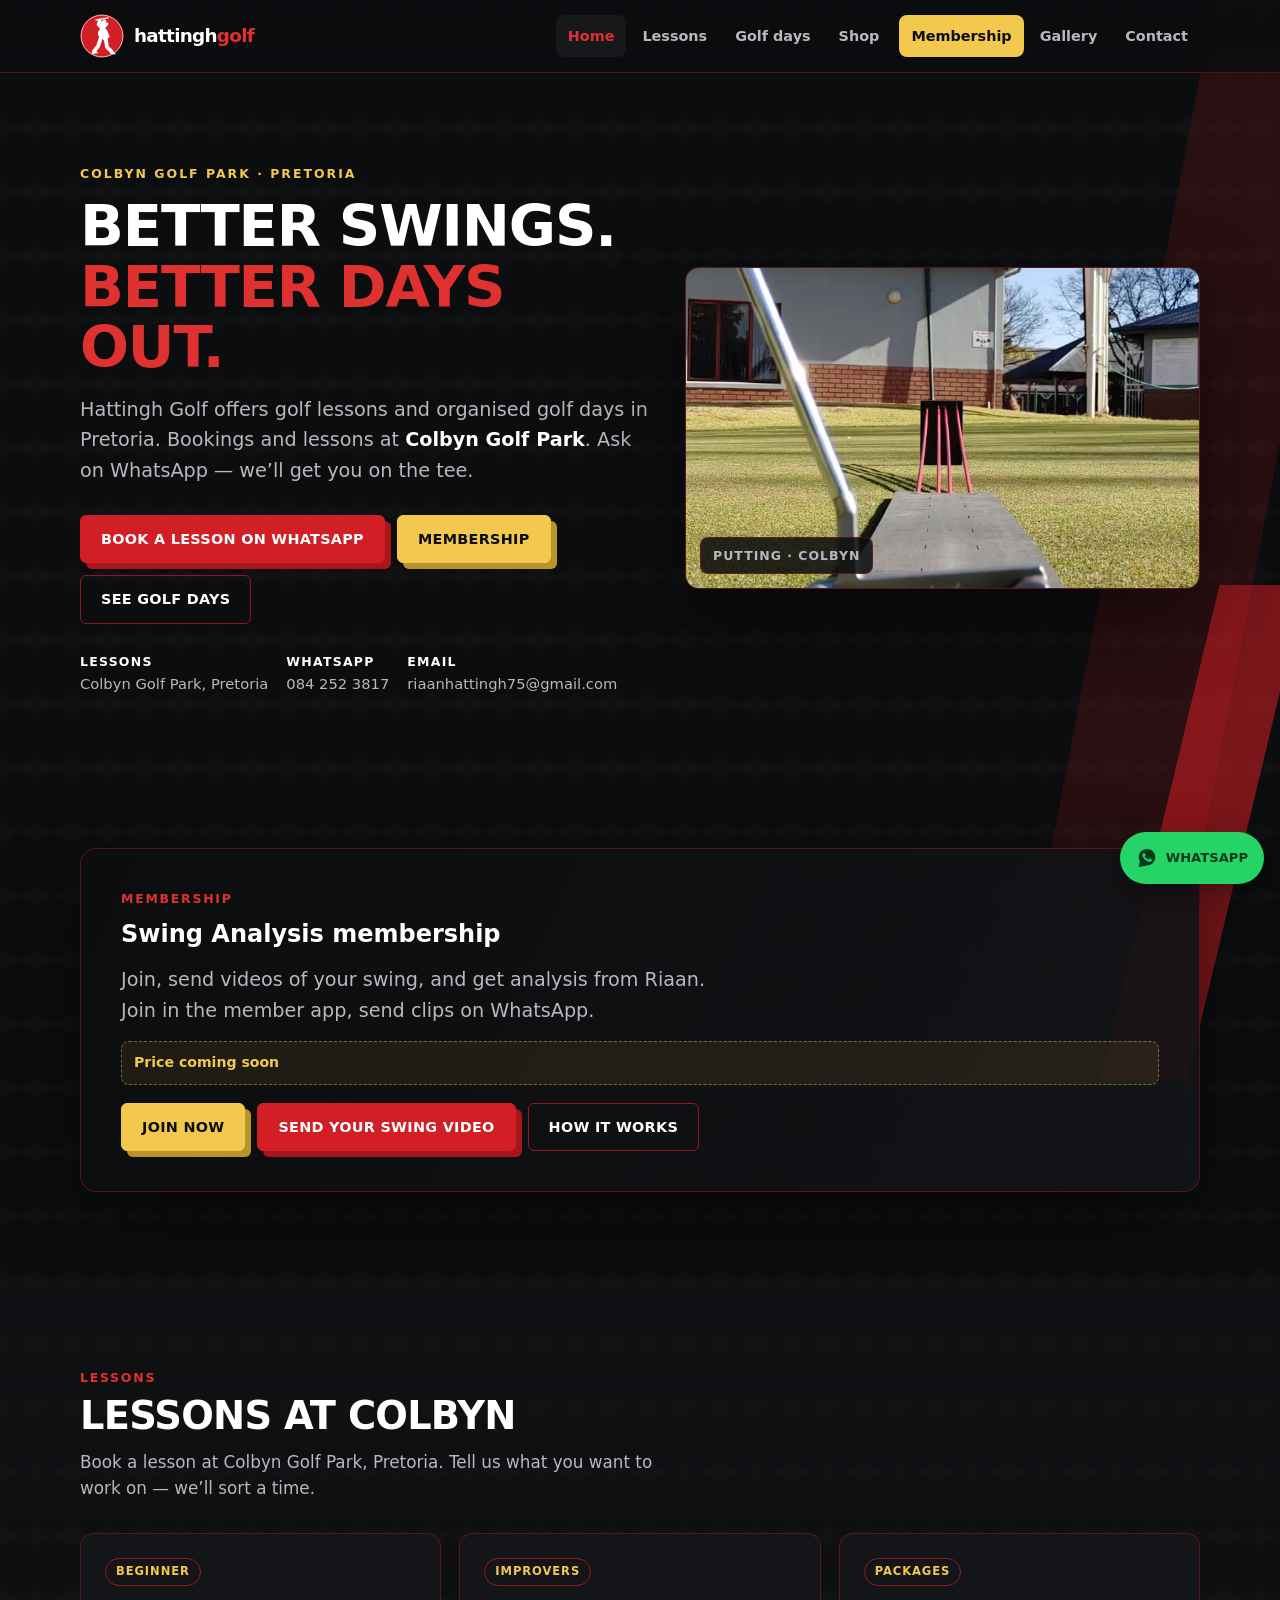
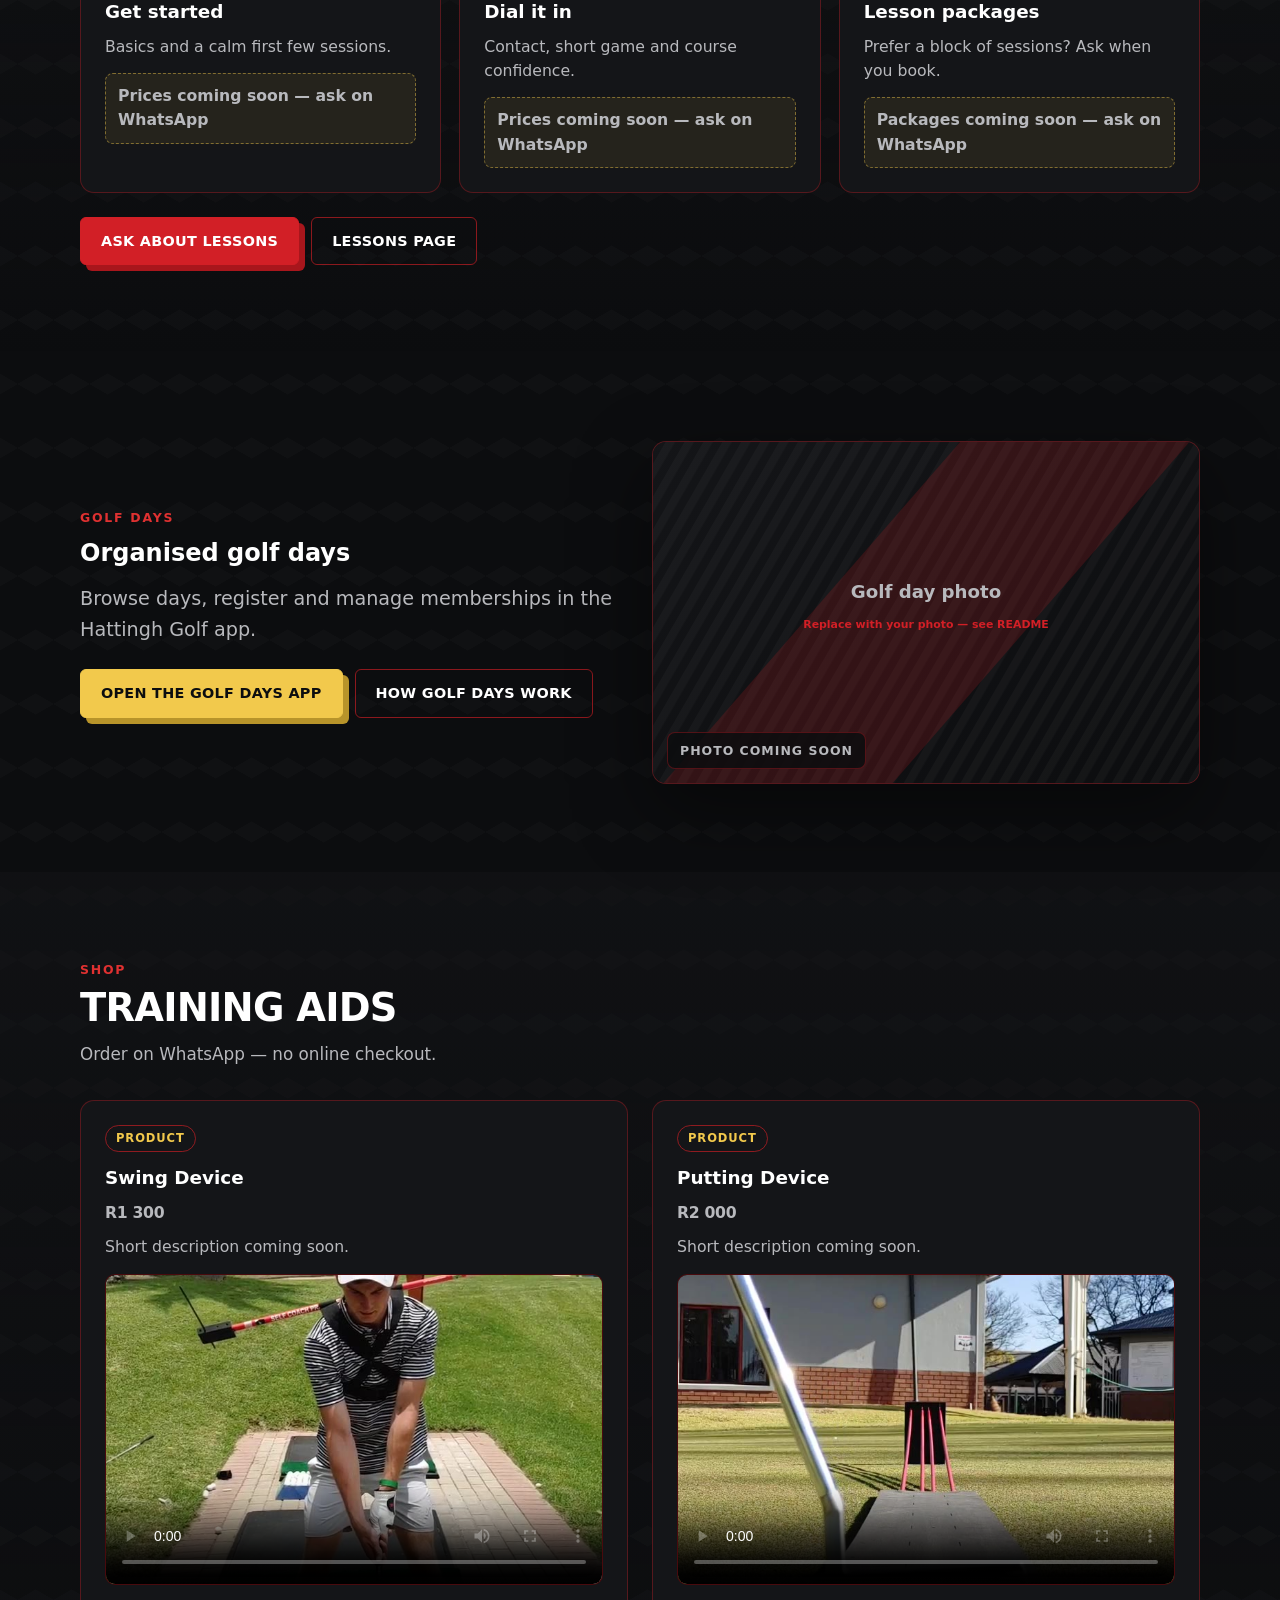
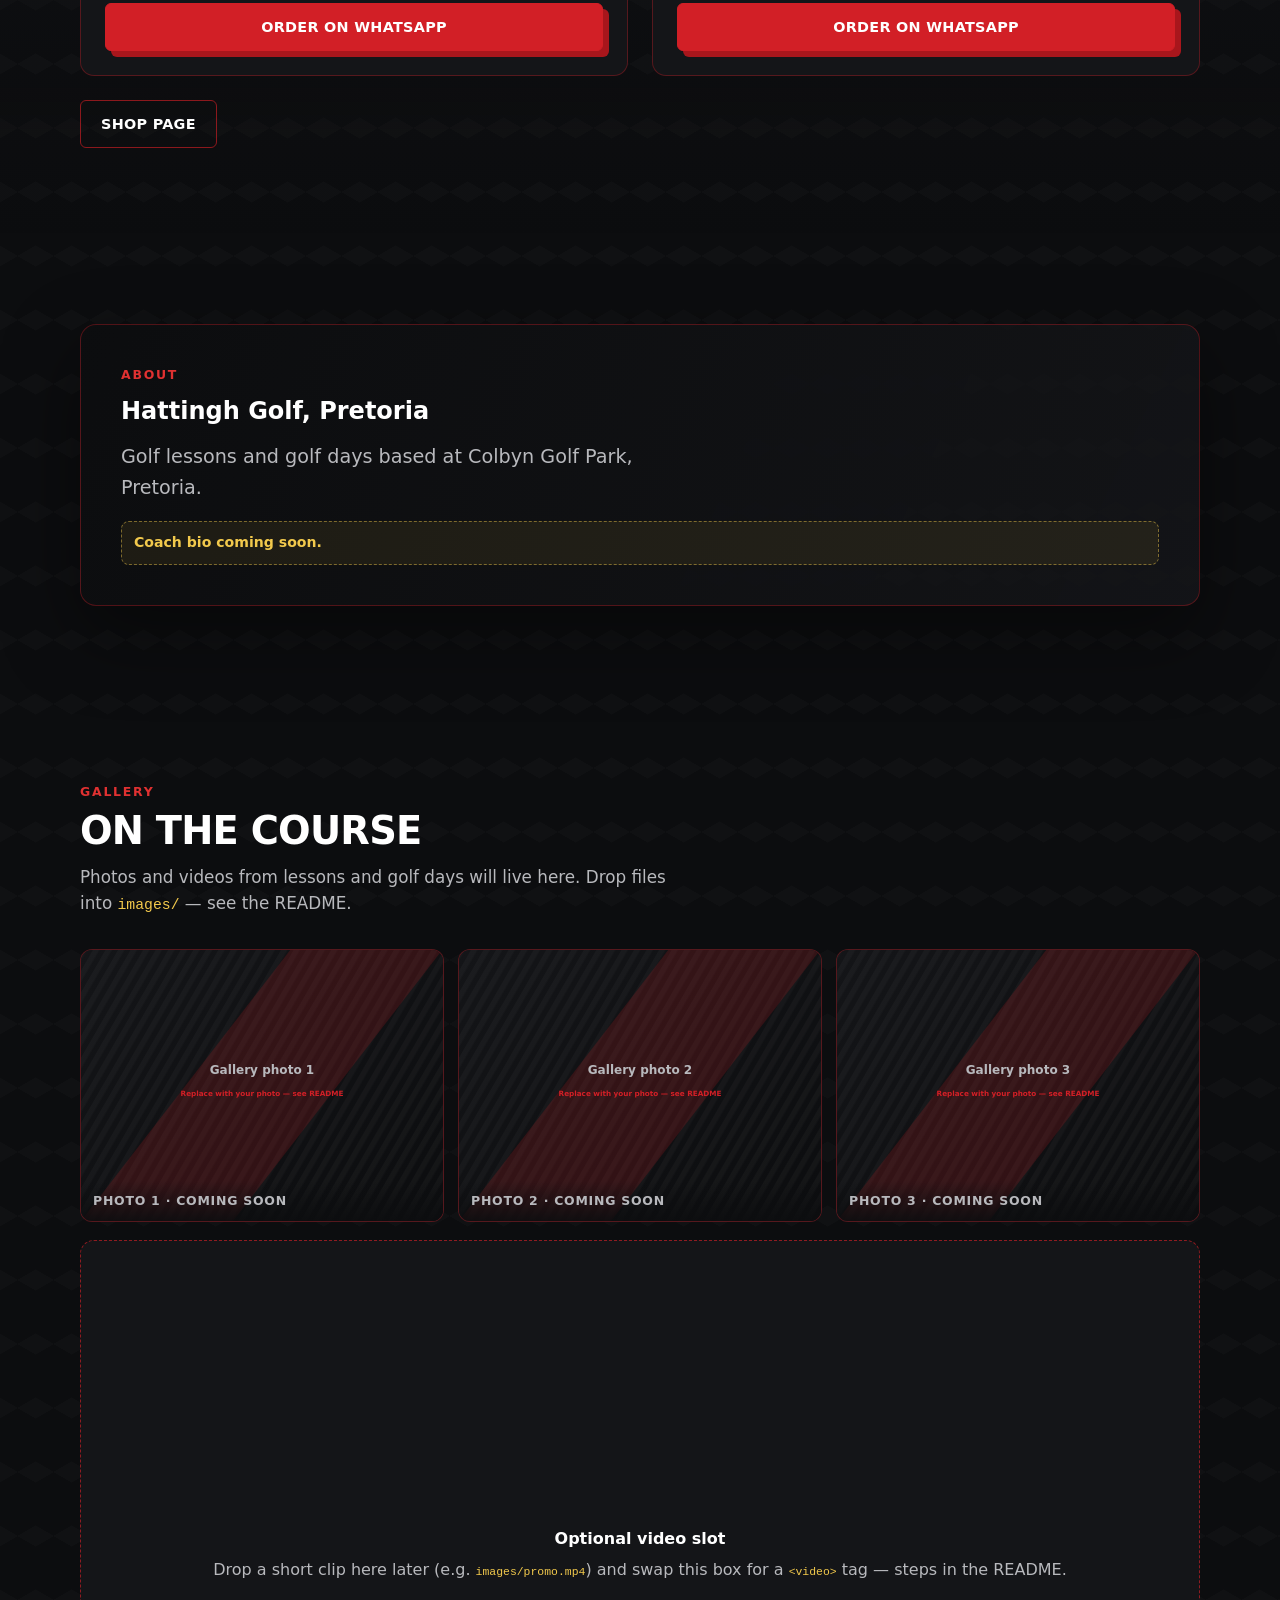
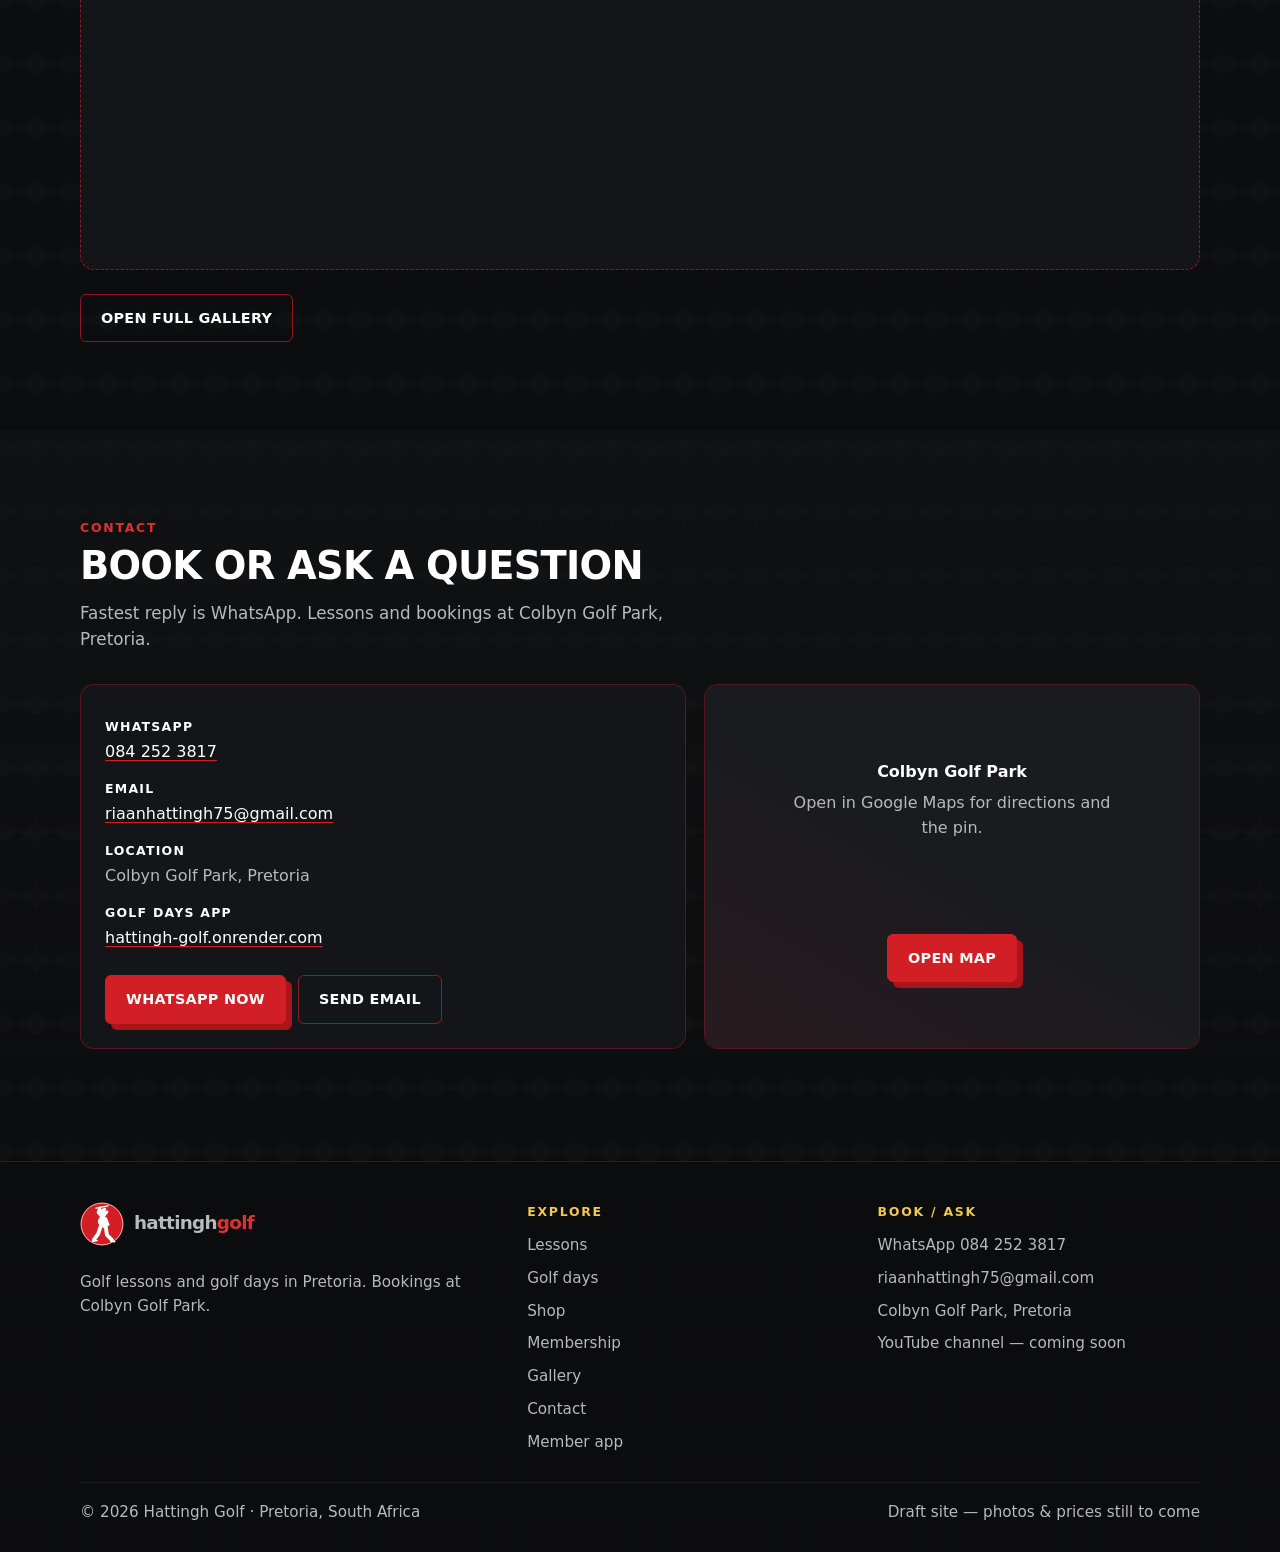
==== index.html @ e10b57e7 "Hattingh Golf website" ====
<!DOCTYPE html>
<html lang="en-ZA">
<head>
<meta charset="UTF-8">
<meta name="viewport" content="width=device-width, initial-scale=1">
<title>Hattingh Golf | Lessons &amp; Golf Days in Pretoria</title>
<meta name="description" content="Golf lessons and golf days with Hattingh Golf at Colbyn Golf Park, Pretoria. Book on WhatsApp 084 252 3817.">
<meta name="theme-color" content="#0c0d0f">
<meta name="robots" content="index,follow">
<link rel="canonical" href="https://www.hattinghgolf.com/">
<link rel="icon" href="favicon.svg" type="image/svg+xml">
<link rel="icon" href="images/logo.png" type="image/png">
<link rel="apple-touch-icon" href="images/logo-512.png">
<meta property="og:type" content="website">
<meta property="og:locale" content="en_ZA">
<meta property="og:site_name" content="Hattingh Golf">
<meta property="og:title" content="Hattingh Golf | Lessons &amp; Golf Days in Pretoria">
<meta property="og:description" content="Golf lessons and golf days with Hattingh Golf at Colbyn Golf Park, Pretoria. Book on WhatsApp 084 252 3817.">
<meta property="og:url" content="https://www.hattinghgolf.com/">
<meta property="og:image" content="https://www.hattinghgolf.com/images/og-image.svg">
<meta property="og:image:alt" content="Hattingh Golf — Pretoria">
<meta name="twitter:card" content="summary_large_image">
<meta name="twitter:title" content="Hattingh Golf | Lessons &amp; Golf Days in Pretoria">
<meta name="twitter:description" content="Golf lessons and golf days with Hattingh Golf at Colbyn Golf Park, Pretoria. Book on WhatsApp 084 252 3817.">
<meta name="twitter:image" content="https://www.hattinghgolf.com/images/og-image.svg">
<link rel="stylesheet" href="css/styles.css">
<script type="application/ld+json">
{
  "@context": "https://schema.org",
  "@type": ["LocalBusiness", "SportsActivityLocation"],
  "@id": "https://www.hattinghgolf.com/#business",
  "name": "Hattingh Golf",
  "url": "https://www.hattinghgolf.com/",
  "image": "https://www.hattinghgolf.com/images/logo-512.png",
  "logo": "https://www.hattinghgolf.com/images/logo.svg",
  "email": "riaanhattingh75@gmail.com",
  "telephone": "+27842523817",
  "description": "Golf lessons and golf day organising in Pretoria. Lessons and bookings at Colbyn Golf Park.",
  "address": {
    "@type": "PostalAddress",
    "addressLocality": "Pretoria",
    "addressRegion": "Gauteng",
    "addressCountry": "ZA"
  },
  "areaServed": {
    "@type": "City",
    "name": "Pretoria"
  },
  "geo": {
    "@type": "GeoCoordinates",
    "name": "Colbyn Golf Park, Pretoria"
  },
  "contactPoint": {
    "@type": "ContactPoint",
    "telephone": "+27842523817",
    "contactType": "customer service",
    "areaServed": "ZA",
    "availableLanguage": ["en", "af"]
  },
  "sameAs": [
    "https://hattingh-golf.onrender.com"
  ]
}
</script>

</head>
<body>
<a class="skip-link" href="#main">Skip to content</a>
<header class="site-header">
  <div class="container header-inner">
    <a class="brand" href="./" aria-label="Hattingh Golf home">
      <svg viewBox="0 0 80 80" fill="none" aria-hidden="true" focusable="false">
        <circle cx="40" cy="40" r="39" fill="#d21f26"/>
        <circle cx="40" cy="40" r="38" stroke="rgba(255,255,255,.78)" stroke-width="1.5"/>
        <path d="M29 11 51 7" stroke="#fff" stroke-width="2.2" stroke-linecap="round"/>
        <circle cx="43" cy="20" r="5.1" fill="#fff"/>
        <path d="m40 27-7-8 3-8M40 28l9-10M34 19l11-6" stroke="#fff" stroke-width="5.4" stroke-linecap="round" stroke-linejoin="round"/>
        <path d="M37 27c4-3 11-1 13 4l4 11-10 6-10-8c-3-4-1-10 3-13Z" fill="#fff"/>
        <path d="m38 43-5 15-8 11M47 46l2 14 9 9" stroke="#fff" stroke-width="7" stroke-linecap="round" stroke-linejoin="round"/>
        <path d="m23 71 8-1M56 71l7 1" stroke="#fff" stroke-width="3" stroke-linecap="round"/>
      </svg>
      <span class="wordmark"><span>hattingh</span><span class="red">golf</span></span>
    </a>
    <button class="nav-toggle" type="button" aria-expanded="false" aria-controls="site-nav" aria-label="Open menu">
      <span></span>
    </button>
    <nav id="site-nav" class="nav" aria-label="Primary">
      <a href="./" aria-current="page">Home</a>
      <a href="lessons/">Lessons</a>
      <a href="golf-days/">Golf days</a>
      <a href="shop/">Shop</a>
      <a class="nav-membership" href="membership/">Membership</a>
      <a href="gallery/">Gallery</a>
      <a href="contact/">Contact</a>
    </nav>
  </div>
</header>
<main id="main">
  <section class="hero">
    <div class="container hero-grid">
      <div>
        <p class="eyebrow">Colbyn Golf Park · Pretoria</p>
        <h1>Better swings.<br><span class="red">Better days out.</span></h1>
        <p class="lead">Hattingh Golf offers golf lessons and organised golf days in Pretoria.
        Bookings and lessons at <strong>Colbyn Golf Park</strong>. Ask on WhatsApp — we’ll get you on the tee.</p>
        <div class="hero-actions">
          <a class="btn btn-primary" href="https://wa.me/27842523817">Book a lesson on WhatsApp</a>
          <a class="btn btn-gold" href="membership/">Membership</a>
          <a class="btn btn-ghost" href="golf-days/">See golf days</a>
        </div>
        <div class="hero-meta">
          <div><strong>Lessons</strong>Colbyn Golf Park, Pretoria</div>
          <div><strong>WhatsApp</strong>084 252 3817</div>
          <div><strong>Email</strong>riaanhattingh75@gmail.com</div>
        </div>
      </div>
      <div class="media-card" data-video-slot="home-hero">
        <video class="hero-video" autoplay muted loop playsinline preload="metadata"
          poster="images/posters/hero-video01.jpg"
          aria-label="Putting practice video">
          <source src="images/videos/hero-video01.mp4" type="video/mp4">
        </video>
        <span class="media-badge">Putting · Colbyn</span>
      </div>
    </div>
  </section>


  <section id="membership" class="section" aria-labelledby="membership-heading">
    <div class="container about-panel">
      <span class="kicker">Membership</span>
      <h2 id="membership-heading">Swing Analysis membership</h2>
      <p class="lead" style="margin-top:12px">Join, send videos of your swing, and get analysis from Riaan. Join in the member app, send clips on WhatsApp.</p>
      <p class="placeholder-note">Price coming soon</p>
      <div class="hero-actions mt-18">
        <a class="btn btn-gold" href="https://hattingh-golf.onrender.com/membership" rel="noopener">Join now</a>
        <a class="btn btn-primary" href="https://wa.me/27842523817?text=Hi%20Riaan%2C%20I%27d%20like%20to%20send%20my%20swing%20video%20for%20analysis">Send your swing video</a>
        <a class="btn btn-ghost" href="membership/">How it works</a>
      </div>
    </div>
  </section>

  <section id="lessons" class="section section-alt" aria-labelledby="lessons-heading">
    <div class="container">
      <div class="section-head">
        <span class="kicker">Lessons</span>
        <h2 id="lessons-heading">Lessons at Colbyn</h2>
        <p>Book a lesson at Colbyn Golf Park, Pretoria. Tell us what you want to work on — we’ll sort a time.</p>
      </div>
      <div class="grid-3">
        <article class="card">
          <span class="tag">Beginner</span>
          <h3>Get started</h3>
          <p>Basics and a calm first few sessions.</p>
          <p class="placeholder-note">Prices coming soon — ask on WhatsApp</p>
        </article>
        <article class="card">
          <span class="tag">Improvers</span>
          <h3>Dial it in</h3>
          <p>Contact, short game and course confidence.</p>
          <p class="placeholder-note">Prices coming soon — ask on WhatsApp</p>
        </article>
        <article class="card">
          <span class="tag">Packages</span>
          <h3>Lesson packages</h3>
          <p>Prefer a block of sessions? Ask when you book.</p>
          <p class="placeholder-note">Packages coming soon — ask on WhatsApp</p>
        </article>
      </div>
      <div class="hero-actions mt-24">
        <a class="btn btn-primary" href="https://wa.me/27842523817">Ask about lessons</a>
        <a class="btn btn-ghost" href="lessons/">Lessons page</a>
      </div>
    </div>
  </section>

  <section id="golf-days" class="section" aria-labelledby="golf-days-heading">
    <div class="container grid-2">
      <div>
        <span class="kicker">Golf days</span>
        <h2 id="golf-days-heading">Organised golf days</h2>
        <p class="lead" style="margin-top:12px">Browse days, register and manage memberships in the Hattingh Golf app.</p>
        <div class="hero-actions mt-24">
          <a class="btn btn-gold" href="https://hattingh-golf.onrender.com" rel="noopener">Open the golf days app</a>
          <a class="btn btn-ghost" href="golf-days/">How golf days work</a>
        </div>
      </div>
      <div class="media-card">
        <img src="images/golf-days-placeholder.svg" width="1200" height="800" alt="Placeholder for a golf day photo">
        <span class="media-badge">Photo coming soon</span>
      </div>
    </div>
  </section>

  <section id="shop" class="section section-alt" aria-labelledby="shop-heading">
    <div class="container">
      <div class="section-head">
        <span class="kicker">Shop</span>
        <h2 id="shop-heading">Training aids</h2>
        <p>Order on WhatsApp — no online checkout.</p>
      </div>
      <div class="grid-2" style="align-items:stretch">
        <article class="card product-card">
          <span class="tag">Product</span>
          <h3>Swing Device</h3>
          <p class="price">R1&nbsp;300</p>
          <p>Short description coming soon.</p>
          <div class="product-video-frame" data-video-slot="swing-device">
            <video controls playsinline preload="metadata" poster="images/posters/swing-video03.jpg">
              <source src="images/videos/swing-video03.mp4" type="video/mp4">
            </video>
          </div>
          <div class="hero-actions mt-18">
            <a class="btn btn-primary" href="https://wa.me/27842523817?text=Hi%20Riaan%2C%20I%27d%20like%20to%20order%20the%20Swing%20Device%20(R1%2C300)">Order on WhatsApp</a>
          </div>
        </article>
        <article class="card product-card">
          <span class="tag">Product</span>
          <h3>Putting Device</h3>
          <p class="price">R2&nbsp;000</p>
          <p>Short description coming soon.</p>
          <div class="product-video-frame" data-video-slot="putting-device">
            <video controls playsinline preload="metadata" poster="images/posters/putting-video01.jpg">
              <source src="images/videos/putting-video01.mp4" type="video/mp4">
            </video>
          </div>
          <div class="hero-actions mt-18">
            <a class="btn btn-primary" href="https://wa.me/27842523817?text=Hi%20Riaan%2C%20I%27d%20like%20to%20order%20the%20Putting%20Device%20(R2%2C000)">Order on WhatsApp</a>
          </div>
        </article>
      </div>
      <p class="mt-24"><a class="btn btn-ghost" href="shop/">Shop page</a></p>
    </div>
  </section>

  <section id="about" class="section" aria-labelledby="about-heading">
    <div class="container">
      <div class="about-panel">
        <span class="kicker">About</span>
        <h2 id="about-heading">Hattingh Golf, Pretoria</h2>
        <p class="lead" style="margin-top:12px">Golf lessons and golf days based at Colbyn Golf Park, Pretoria.</p>
        <p class="placeholder-note mt-18">Coach bio coming soon.</p>
      </div>
    </div>
  </section>

  <section id="gallery" class="section" aria-labelledby="gallery-heading">
    <div class="container">
      <div class="section-head">
        <span class="kicker">Gallery</span>
        <h2 id="gallery-heading">On the course</h2>
        <p>Photos and videos from lessons and golf days will live here. Drop files into <code>images/</code> — see the README.</p>
      </div>
      <div class="gallery-grid">
        <figure class="gallery-item">
          <img src="images/gallery-1.svg" width="1200" height="900" alt="Gallery placeholder 1 — replace with your photo" loading="lazy">
          <figcaption>Photo 1 · coming soon</figcaption>
        </figure>
        <figure class="gallery-item">
          <img src="images/gallery-2.svg" width="1200" height="900" alt="Gallery placeholder 2 — replace with your photo" loading="lazy">
          <figcaption>Photo 2 · coming soon</figcaption>
        </figure>
        <figure class="gallery-item">
          <img src="images/gallery-3.svg" width="1200" height="900" alt="Gallery placeholder 3 — replace with your photo" loading="lazy">
          <figcaption>Photo 3 · coming soon</figcaption>
        </figure>
      </div>
      <div class="video-slot" data-video-slot="home-gallery" id="video-slot" aria-label="Optional video slot">
        <div>
          <strong>Optional video slot</strong>
          Drop a short clip here later (e.g. <code>images/promo.mp4</code>) and swap this box for a <code>&lt;video&gt;</code> tag — steps in the README.
        </div>
      </div>
      <p class="mt-24"><a class="btn btn-ghost" href="gallery/">Open full gallery</a></p>
    </div>
  </section>

  <section id="contact" class="section section-alt" aria-labelledby="contact-heading">
    <div class="container">
      <div class="section-head">
        <span class="kicker">Contact</span>
        <h2 id="contact-heading">Book or ask a question</h2>
        <p>Fastest reply is WhatsApp. Lessons and bookings at Colbyn Golf Park, Pretoria.</p>
      </div>
      <div class="contact-panel">
        <div class="card">
          <ul class="contact-list">
            <li><strong>WhatsApp</strong><a href="https://wa.me/27842523817">084 252 3817</a></li>
            <li><strong>Email</strong><a href="mailto:riaanhattingh75@gmail.com">riaanhattingh75@gmail.com</a></li>
            <li><strong>Location</strong>Colbyn Golf Park, Pretoria</li>
            <li><strong>Golf days app</strong><a href="https://hattingh-golf.onrender.com" rel="noopener">hattingh-golf.onrender.com</a></li>
          </ul>
          <div class="hero-actions mt-24">
            <a class="btn btn-primary" href="https://wa.me/27842523817">WhatsApp now</a>
            <a class="btn btn-ghost" href="mailto:riaanhattingh75@gmail.com">Send email</a>
          </div>
        </div>
        <div class="map-card">
          <div class="map-body">
            <p><strong style="color:#fff;display:block;margin-bottom:6px">Colbyn Golf Park</strong>
            Open in Google Maps for directions and the pin.</p>
            <a class="btn btn-primary" href="https://www.google.com/maps/search/?api=1&amp;query=Colbyn+Golf+Park+Pretoria" rel="noopener">Open map</a>
          </div>
        </div>
      </div>
    </div>
  </section>
</main>
<footer class="site-footer">
  <div class="container">
    <div class="footer-grid">
      <div>
        <a class="brand" href="./" aria-label="Hattingh Golf home">
          <svg viewBox="0 0 80 80" fill="none" aria-hidden="true" focusable="false">
        <circle cx="40" cy="40" r="39" fill="#d21f26"/>
        <circle cx="40" cy="40" r="38" stroke="rgba(255,255,255,.78)" stroke-width="1.5"/>
        <path d="M29 11 51 7" stroke="#fff" stroke-width="2.2" stroke-linecap="round"/>
        <circle cx="43" cy="20" r="5.1" fill="#fff"/>
        <path d="m40 27-7-8 3-8M40 28l9-10M34 19l11-6" stroke="#fff" stroke-width="5.4" stroke-linecap="round" stroke-linejoin="round"/>
        <path d="M37 27c4-3 11-1 13 4l4 11-10 6-10-8c-3-4-1-10 3-13Z" fill="#fff"/>
        <path d="m38 43-5 15-8 11M47 46l2 14 9 9" stroke="#fff" stroke-width="7" stroke-linecap="round" stroke-linejoin="round"/>
        <path d="m23 71 8-1M56 71l7 1" stroke="#fff" stroke-width="3" stroke-linecap="round"/>
      </svg>
          <span class="wordmark"><span>hattingh</span><span class="red">golf</span></span>
        </a>
        <p class="mt-18">Golf lessons and golf days in Pretoria. Bookings at Colbyn Golf Park.</p>
      </div>
      <div>
        <h2>Explore</h2>
        <ul class="footer-links">
          <li><a href="lessons/">Lessons</a></li>
          <li><a href="golf-days/">Golf days</a></li>
          <li><a href="shop/">Shop</a></li>
          <li><a href="membership/">Membership</a></li>
          <li><a href="gallery/">Gallery</a></li>
          <li><a href="contact/">Contact</a></li>
          <li><a href="https://hattingh-golf.onrender.com" rel="noopener">Member app</a></li>
        </ul>
      </div>
      <div>
        <h2>Book / ask</h2>
        <ul class="footer-links">
          <li><a href="https://wa.me/27842523817">WhatsApp 084 252 3817</a></li>
          <li><a href="mailto:riaanhattingh75@gmail.com">riaanhattingh75@gmail.com</a></li>
          <li><a href="https://www.google.com/maps/search/?api=1&amp;query=Colbyn+Golf+Park+Pretoria" rel="noopener">Colbyn Golf Park, Pretoria</a></li>
          <li><span class="youtube-placeholder" title="URL coming soon">YouTube channel — coming soon</span></li>
        </ul>
      </div>
    </div>
    <div class="footer-bottom">
      <p>© 2026 Hattingh Golf · Pretoria, South Africa</p>
      <p>Draft site — photos &amp; prices still to come</p>
    </div>
  </div>
</footer>
<a class="wa-fab" href="https://wa.me/27842523817" aria-label="WhatsApp Hattingh Golf on 084 252 3817">
  <svg viewBox="0 0 32 32" aria-hidden="true" focusable="false"><path fill="currentColor" d="M16.04 3C9.37 3 4 8.24 4 14.74c0 2.07.55 4.02 1.52 5.72L4 29l8.8-1.48A12.2 12.2 0 0 0 16.04 26.5C22.7 26.5 28 21.26 28 14.74S22.7 3 16.04 3zm6.88 16.84c-.28.78-1.63 1.5-2.28 1.6-.58.08-1.32.12-2.13-.13-.49-.15-1.12-.36-1.93-.7-3.4-1.47-5.61-4.86-5.78-5.09-.17-.22-1.38-1.83-1.38-3.5 0-1.66.87-2.48 1.18-2.82.31-.34.68-.42.9-.42h.65c.2 0 .48-.05.74.56.28.65.94 2.26 1.02 2.42.08.17.14.36.03.58-.11.22-.17.36-.33.55-.17.2-.35.44-.5.59-.17.17-.34.35-.15.68.2.34.88 1.45 1.89 2.35 1.3 1.16 2.4 1.52 2.74 1.69.34.17.54.14.74-.08.2-.22.84-.98 1.06-1.31.22-.34.45-.28.74-.17.3.11 1.88.89 2.2 1.05.32.17.53.25.61.39.08.14.08.8-.2 1.58z"/></svg>
  <span class="wa-label">WhatsApp</span>
</a>
<script src="js/main.js" defer></script>
</body>
</html>
---- css/styles.css ----
:root {
  --charcoal: #0c0d0f;
  --surface: #141518;
  --surface-2: #1a1b1f;
  --red: #d21f26;
  --red-dark: #a8161c;
  --red-bright: #e03131;
  --gold: #f2c94c;
  --white: #fff;
  --muted: #b8b9bd;
  --border: rgba(210, 31, 38, 0.35);
  --border-strong: rgba(210, 31, 38, 0.65);
  --shadow: 0 28px 80px rgba(0, 0, 0, 0.44);
  --radius: 14px;
  --max: 1120px;
  --header-h: 72px;
  --font: Archivo, system-ui, -apple-system, "Segoe UI", Roboto, sans-serif;
}

*, *::before, *::after { box-sizing: border-box; margin: 0; padding: 0; }

html { scroll-behavior: smooth; }

@media (prefers-reduced-motion: reduce) {
  html { scroll-behavior: auto; }
  *, *::before, *::after { animation: none !important; transition: none !important; }
}

body {
  position: relative;
  isolation: isolate;
  min-height: 100dvh;
  background-color: var(--charcoal);
  background-image:
    linear-gradient(30deg, rgba(255,255,255,.014) 12%, transparent 12.5%, transparent 87%, rgba(255,255,255,.014) 87.5%),
    linear-gradient(150deg, rgba(255,255,255,.014) 12%, transparent 12.5%, transparent 87%, rgba(255,255,255,.014) 87.5%);
  background-size: 36px 64px;
  color: var(--white);
  font-family: var(--font);
  line-height: 1.55;
  -webkit-font-smoothing: antialiased;
}

body::before, body::after {
  position: fixed;
  z-index: -1;
  content: "";
  pointer-events: none;
  background: var(--red);
  clip-path: polygon(58% 0, 100% 0, 42% 100%, 0 100%);
}
body::before { top: -10vh; right: -8vw; width: min(28vw, 380px); height: 120vh; opacity: .14; }
body::after { right: -2vw; bottom: -20vh; width: min(16vw, 220px); height: 55vh; opacity: .55; }

img, video { max-width: 100%; height: auto; display: block; }
a { color: var(--white); text-decoration-color: var(--red); text-underline-offset: 3px; }
a:focus-visible, button:focus-visible, .btn:focus-visible {
  outline: 2px solid var(--white);
  outline-offset: 3px;
  box-shadow: 0 0 0 5px var(--red-bright);
}
.skip-link {
  position: absolute; left: 12px; top: -100px; z-index: 1000;
  background: var(--red); color: var(--white); padding: 10px 14px;
  border-radius: 6px; font-weight: 800; text-decoration: none;
}
.skip-link:focus { top: 12px; }

.container { width: min(100% - 32px, var(--max)); margin-inline: auto; }

/* Header */
.site-header {
  position: sticky; top: 0; z-index: 100;
  backdrop-filter: blur(12px);
  background: rgba(12, 13, 15, 0.88);
  border-bottom: 1px solid var(--border);
}
.header-inner {
  display: flex; align-items: center; justify-content: space-between;
  gap: 16px; min-height: var(--header-h);
}
.brand {
  display: inline-flex; align-items: center; gap: 10px;
  text-decoration: none; color: inherit;
}
.brand svg, .brand img.logo { width: 44px; height: 44px; flex: 0 0 auto; }
.wordmark {
  font-size: 1.15rem; font-weight: 900; letter-spacing: -.04em;
  text-transform: lowercase; line-height: 1;
}
.wordmark .red { color: var(--red-bright); }

.nav { display: flex; align-items: center; gap: 4px; }
.nav a {
  text-decoration: none; color: var(--muted); font-weight: 700;
  font-size: .9rem; padding: 10px 12px; border-radius: 8px;
}
.nav a:hover, .nav a[aria-current="page"] { color: var(--white); background: rgba(255,255,255,.05); }
.nav a[aria-current="page"] { color: var(--red-bright); }

.nav-toggle {
  display: none; width: 44px; height: 44px; border: 1px solid var(--border);
  background: var(--surface); border-radius: 8px; color: var(--white);
  cursor: pointer; align-items: center; justify-content: center;
}
.nav-toggle span {
  display: block; width: 18px; height: 2px; background: currentColor;
  position: relative;
}
.nav-toggle span::before, .nav-toggle span::after {
  content: ""; position: absolute; left: 0; width: 18px; height: 2px; background: currentColor;
}
.nav-toggle span::before { top: -6px; }
.nav-toggle span::after { top: 6px; }

/* Buttons */
.btn {
  display: inline-flex; align-items: center; justify-content: center; gap: 8px;
  min-height: 48px; padding: 12px 20px;
  font-weight: 800; font-size: .9rem; text-transform: uppercase;
  letter-spacing: .02em; text-decoration: none; border-radius: 6px;
  border: 1px solid transparent; cursor: pointer;
  transition: background .15s ease, border-color .15s ease, transform .15s ease;
}
.btn-primary {
  color: var(--white); background: var(--red); border-color: var(--red);
  box-shadow: 6px 6px 0 var(--red-dark);
}
.btn-primary:hover { background: var(--red-dark); border-color: var(--red-dark); }
.btn-ghost {
  color: var(--white); background: transparent; border-color: var(--border-strong);
}
.btn-ghost:hover { background: rgba(210,31,38,.12); }
.btn-gold {
  color: var(--charcoal); background: var(--gold); border-color: var(--gold);
  box-shadow: 6px 6px 0 #b8942a;
}
.btn-gold:hover { filter: brightness(1.05); }

/* Hero */
.hero {
  padding: clamp(40px, 8vw, 88px) 0 clamp(36px, 6vw, 64px);
}
.hero-grid {
  display: grid; gap: 36px; align-items: center;
  grid-template-columns: 1.05fr .95fr;
}
.eyebrow {
  display: inline-block; font-size: .78rem; font-weight: 800;
  letter-spacing: .16em; text-transform: uppercase; color: var(--gold);
  margin-bottom: 14px;
}
.hero h1 {
  font-weight: 900; font-size: clamp(2.2rem, 5.5vw, 3.6rem);
  line-height: 1.05; letter-spacing: -.02em; text-transform: uppercase;
}
.hero h1 .red { color: var(--red-bright); }
.lead {
  margin-top: 16px; max-width: 48ch; color: var(--muted);
  font-size: clamp(1.05rem, 2.2vw, 1.2rem); line-height: 1.6;
}
.lead strong { color: var(--white); }
.hero-actions { display: flex; flex-wrap: wrap; gap: 12px; margin-top: 28px; }
.hero-meta {
  display: flex; flex-wrap: wrap; gap: 18px; margin-top: 28px;
  color: var(--muted); font-size: .92rem;
}
.hero-meta strong { color: var(--white); display: block; font-size: .78rem;
  letter-spacing: .1em; text-transform: uppercase; margin-bottom: 2px; }

.media-card {
  position: relative; border-radius: var(--radius); overflow: hidden;
  border: 1px solid var(--border); background: var(--surface);
  box-shadow: var(--shadow); aspect-ratio: 16 / 10;
}
.media-card img, .media-card video { width: 100%; height: 100%; object-fit: cover; }
.media-badge {
  position: absolute; left: 14px; bottom: 14px;
  background: rgba(12,13,15,.85); border: 1px solid var(--border);
  padding: 8px 12px; border-radius: 8px; font-size: .78rem;
  font-weight: 700; letter-spacing: .08em; text-transform: uppercase;
  color: var(--muted);
}

/* Sections */
.section { padding: clamp(48px, 8vw, 88px) 0; }
.section-alt { background: linear-gradient(180deg, rgba(20,21,24,.55), transparent); }
.section-head { max-width: 60ch; margin-bottom: 32px; }
.section-head h2 {
  font-size: clamp(1.7rem, 3.5vw, 2.4rem); font-weight: 900;
  letter-spacing: -.02em; text-transform: uppercase; line-height: 1.1;
}
.section-head p { margin-top: 12px; color: var(--muted); font-size: 1.05rem; }
.kicker { color: var(--red-bright); font-weight: 800; font-size: .78rem;
  letter-spacing: .14em; text-transform: uppercase; margin-bottom: 8px; display: block; }

.grid-3 { display: grid; gap: 18px; grid-template-columns: repeat(3, 1fr); }
.grid-2 { display: grid; gap: 24px; grid-template-columns: 1fr 1fr; align-items: center; }
.card {
  background: var(--surface); border: 1px solid var(--border);
  border-radius: var(--radius); padding: 24px; height: 100%;
}
.card h3 { font-size: 1.15rem; font-weight: 800; margin-bottom: 8px; }
.card p { color: var(--muted); font-size: .98rem; }
.card .tag {
  display: inline-block; margin-bottom: 12px; padding: 4px 10px;
  border-radius: 999px; border: 1px solid var(--border-strong);
  color: var(--gold); font-size: .72rem; font-weight: 800;
  letter-spacing: .08em; text-transform: uppercase;
}
.placeholder-note {
  margin-top: 14px; padding: 10px 12px; border-radius: 8px;
  background: rgba(242,201,76,.08); border: 1px dashed rgba(242,201,76,.45);
  color: var(--gold); font-size: .88rem; font-weight: 700;
}

/* About */
.about-panel {
  background: linear-gradient(115deg, rgba(12,13,15,.98), rgba(20,21,24,.93));
  border: 1px solid var(--border); border-radius: 16px;
  padding: clamp(24px, 4vw, 40px); box-shadow: var(--shadow);
}
.checklist { list-style: none; margin-top: 18px; display: grid; gap: 10px; }
.checklist li {
  display: flex; gap: 10px; align-items: flex-start; color: var(--muted);
}
.checklist li::before {
  content: ""; flex: 0 0 auto; width: 10px; height: 10px; margin-top: 7px;
  background: var(--red); border-radius: 2px;
  box-shadow: 3px 3px 0 var(--red-dark);
}

/* Gallery */
.gallery-grid {
  display: grid; gap: 14px;
  grid-template-columns: repeat(3, 1fr);
}
.gallery-item {
  position: relative; border-radius: 12px; overflow: hidden;
  border: 1px solid var(--border); background: var(--surface);
  aspect-ratio: 4 / 3;
}
.gallery-item img { width: 100%; height: 100%; object-fit: cover; }
.gallery-item figcaption {
  position: absolute; inset: auto 0 0 0; padding: 10px 12px;
  background: linear-gradient(transparent, rgba(12,13,15,.9));
  font-size: .78rem; font-weight: 700; letter-spacing: .06em;
  text-transform: uppercase; color: var(--muted);
}

/* Video slot */
.video-slot {
  margin-top: 18px; border-radius: var(--radius); overflow: hidden;
  border: 1px dashed var(--border-strong); background: var(--surface);
  aspect-ratio: 16 / 9; display: grid; place-items: center; text-align: center;
  padding: 24px; color: var(--muted);
}
.video-slot strong { display: block; color: var(--white); margin-bottom: 6px; }
.video-slot video { width: 100%; height: 100%; object-fit: cover; }

/* Contact */
.contact-panel {
  display: grid; gap: 18px; grid-template-columns: 1.1fr .9fr;
}
.contact-list { list-style: none; display: grid; gap: 14px; margin-top: 8px; }
.contact-list li { color: var(--muted); }
.contact-list strong {
  display: block; color: var(--white); font-size: .78rem;
  letter-spacing: .1em; text-transform: uppercase; margin-bottom: 4px;
}
.map-card {
  border-radius: var(--radius); border: 1px solid var(--border);
  background: var(--surface); overflow: hidden; min-height: 280px;
  display: flex; flex-direction: column;
}
.map-card .map-body {
  flex: 1; display: grid; place-items: center; padding: 28px; text-align: center;
  background:
    linear-gradient(30deg, rgba(210,31,38,.08), transparent 50%),
    var(--surface-2);
}
.map-card .map-body p { color: var(--muted); margin: 10px 0 18px; max-width: 32ch; }

/* Page hero (inner pages) */
.page-hero {
  padding: clamp(36px, 6vw, 64px) 0 24px;
  border-bottom: 1px solid var(--border);
}
.page-hero h1 {
  font-size: clamp(2rem, 4.5vw, 3rem); font-weight: 900;
  letter-spacing: -.02em; text-transform: uppercase; line-height: 1.05;
}
.page-hero p { margin-top: 12px; color: var(--muted); max-width: 55ch; font-size: 1.08rem; }

/* Footer */
.site-footer {
  margin-top: 24px; border-top: 1px solid var(--border);
  background: rgba(12,13,15,.92); padding: 40px 0 28px;
}
.footer-grid {
  display: grid; gap: 28px; grid-template-columns: 1.3fr 1fr 1fr;
  margin-bottom: 28px;
}
.site-footer h2 {
  font-size: .78rem; letter-spacing: .14em; text-transform: uppercase;
  color: var(--gold); margin-bottom: 12px;
}
.site-footer p, .site-footer a { color: var(--muted); font-size: .95rem; }
.site-footer a { text-decoration: none; }
.site-footer a:hover { color: var(--white); }
.footer-links { list-style: none; display: grid; gap: 8px; }
.footer-bottom {
  display: flex; flex-wrap: wrap; gap: 12px; justify-content: space-between;
  align-items: center; padding-top: 18px; border-top: 1px solid rgba(255,255,255,.06);
  color: var(--muted); font-size: .82rem;
}

/* Sticky WhatsApp */
.wa-fab {
  position: fixed; right: 16px; bottom: 16px; z-index: 90;
  display: inline-flex; align-items: center; gap: 8px;
  min-height: 52px; padding: 12px 16px;
  background: #25D366; color: #053b1c; font-weight: 900;
  text-decoration: none; text-transform: uppercase; font-size: .82rem;
  border-radius: 999px; box-shadow: 0 12px 30px rgba(0,0,0,.35);
}
.wa-fab:hover { filter: brightness(1.05); }
.wa-fab svg { width: 22px; height: 22px; flex: 0 0 auto; }
.wa-label { display: inline; }

/* Utilities */
.sr-only {
  position: absolute; width: 1px; height: 1px; padding: 0; margin: -1px;
  overflow: hidden; clip: rect(0,0,0,0); white-space: nowrap; border: 0;
}
.mt-24 { margin-top: 24px; }
.mt-18 { margin-top: 18px; }
.center { text-align: center; }

@media (max-width: 900px) {
  .hero-grid, .grid-2, .contact-panel, .footer-grid { grid-template-columns: 1fr; }
  .grid-3, .gallery-grid { grid-template-columns: 1fr 1fr; }
  body::before { opacity: .1; width: min(40vw, 280px); }
  body::after { opacity: .4; }
}

@media (max-width: 720px) {
  .nav-toggle { display: inline-flex; }
  .nav {
    position: absolute; left: 0; right: 0; top: var(--header-h);
    display: none; flex-direction: column; align-items: stretch;
    gap: 0; padding: 8px 16px 16px;
    background: rgba(12,13,15,.97); border-bottom: 1px solid var(--border);
  }
  .nav.is-open { display: flex; }
  .nav a { padding: 14px 12px; border-radius: 8px; }
  .grid-3, .gallery-grid { grid-template-columns: 1fr; }
  .hero-actions .btn, .btn.full-m { width: 100%; }
  .wa-label { display: none; }
  .wa-fab { padding: 14px; border-radius: 50%; min-height: 56px; min-width: 56px; justify-content: center; }
}

/* Products */
.price {
  font-size: 1.6rem; font-weight: 900; color: var(--gold);
  letter-spacing: -.02em; margin: 6px 0 10px;
}
.product-card .product-video {
  margin-top: 16px; aspect-ratio: 16 / 10; min-height: 0;
}
.product-card .hero-actions { width: 100%; }
.product-card .hero-actions .btn { width: 100%; }
code { font-size: .88em; color: var(--gold); }

/* Hero video */
.media-card video.hero-video {
  width: 100%; height: 100%; object-fit: cover; display: block;
}
.media-card .media-badge { pointer-events: none; }

/* Product videos */
.product-video-frame {
  margin-top: 14px; border-radius: 10px; overflow: hidden;
  border: 1px solid var(--border); background: #000; aspect-ratio: 16 / 10;
}
.product-video-frame video { width: 100%; height: 100%; object-fit: cover; display: block; }
.product-gallery {
  display: grid; gap: 10px; grid-template-columns: repeat(3, 1fr); margin-top: 12px;
}
.product-gallery figure {
  margin: 0; border-radius: 8px; overflow: hidden; border: 1px solid var(--border);
  background: #000; aspect-ratio: 9 / 14;
}
.product-gallery video, .product-gallery img {
  width: 100%; height: 100%; object-fit: cover; display: block;
}
.product-gallery figcaption {
  position: absolute; /* not used - keep simple */
}
@media (max-width: 720px) {
  .product-gallery { grid-template-columns: 1fr; }
  .product-gallery figure { aspect-ratio: 16 / 10; }
}

/* Membership highlight button in header */
.nav a.nav-membership {
  color: var(--charcoal); background: var(--gold); font-weight: 900;
  margin-left: 4px;
}
.nav a.nav-membership:hover,
.nav a.nav-membership[aria-current="page"] {
  background: #ffd76a; color: var(--charcoal);
}
.tips { list-style: none; display: grid; gap: 10px; margin-top: 14px; }
.tips li {
  padding: 12px 14px; border-radius: 10px; background: var(--surface);
  border: 1px solid var(--border); color: var(--muted);
}
.tips li strong { color: var(--white); display: block; margin-bottom: 2px; }
.consent {
  margin-top: 18px; padding: 14px 16px; border-radius: 10px;
  border: 1px solid var(--border); background: rgba(255,255,255,.03);
  color: var(--muted); font-size: .95rem;
}

.youtube-placeholder{color:var(--muted);font-size:.95rem}
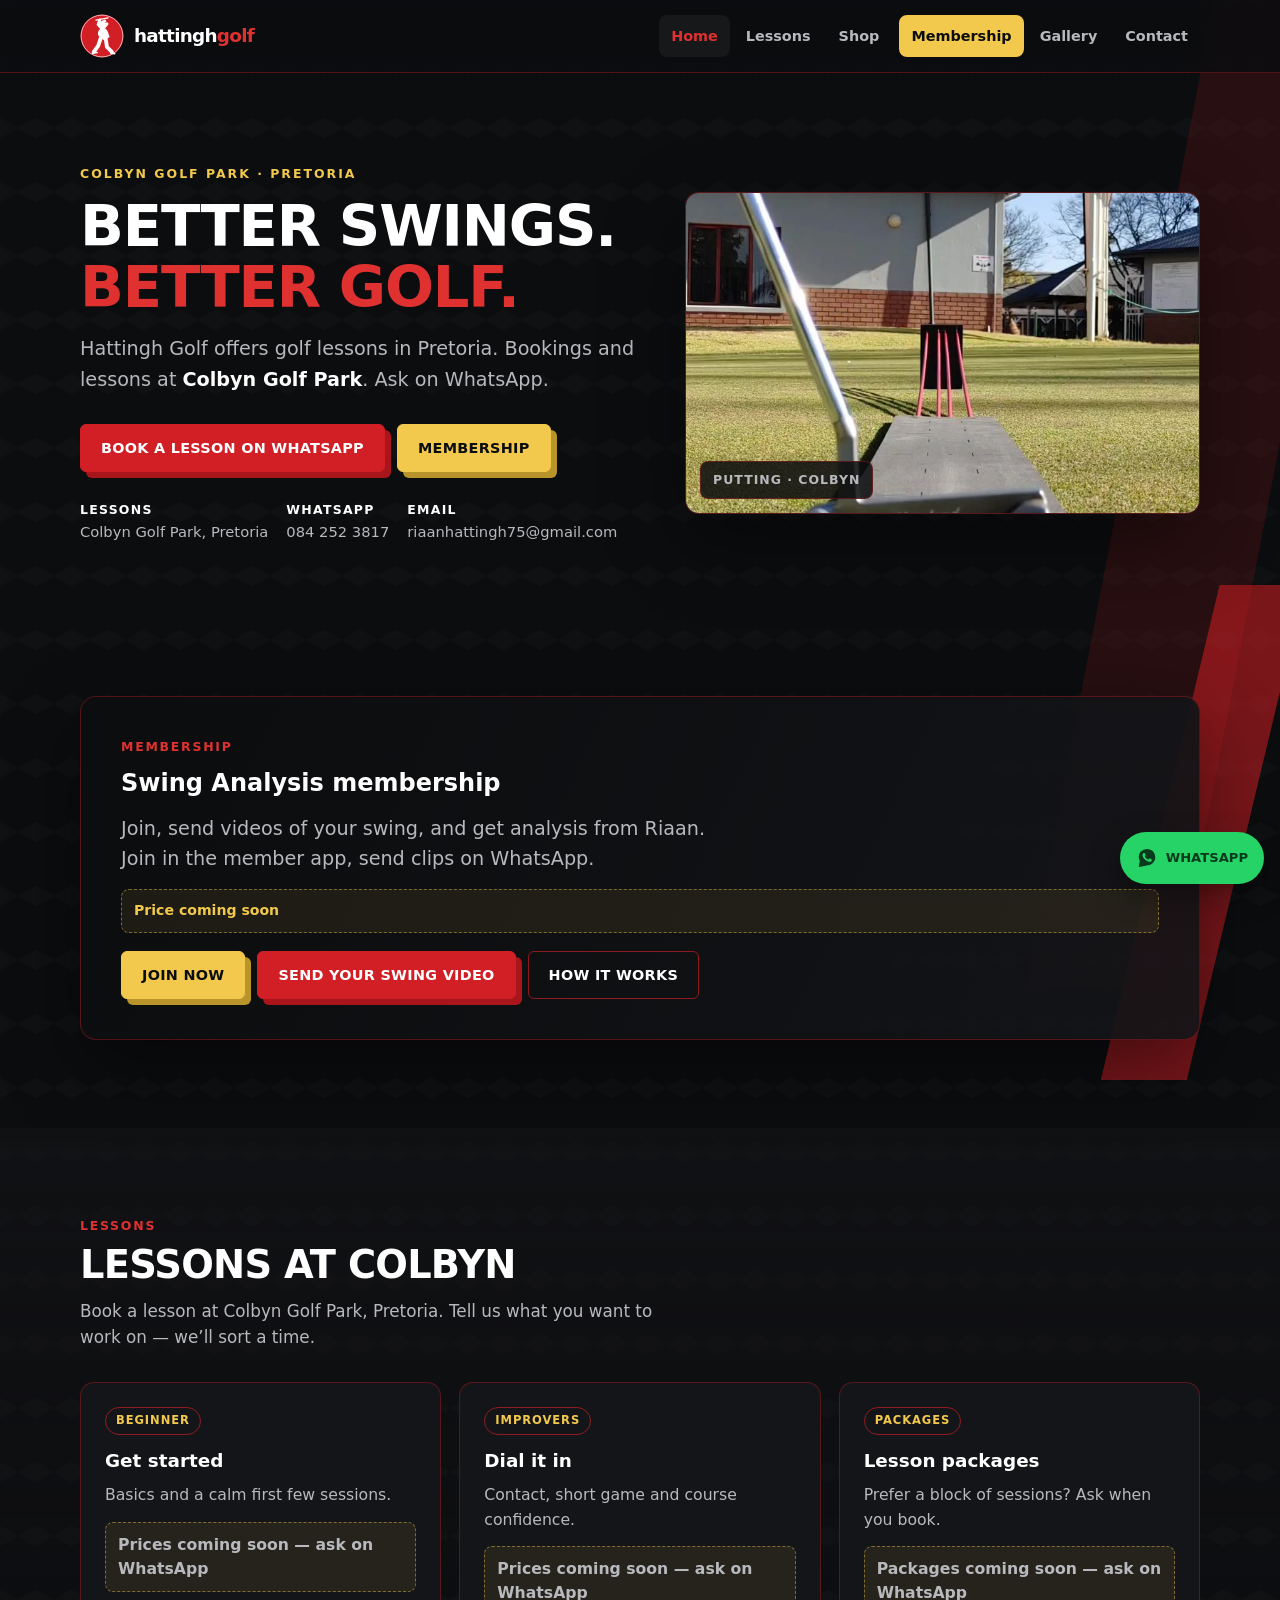
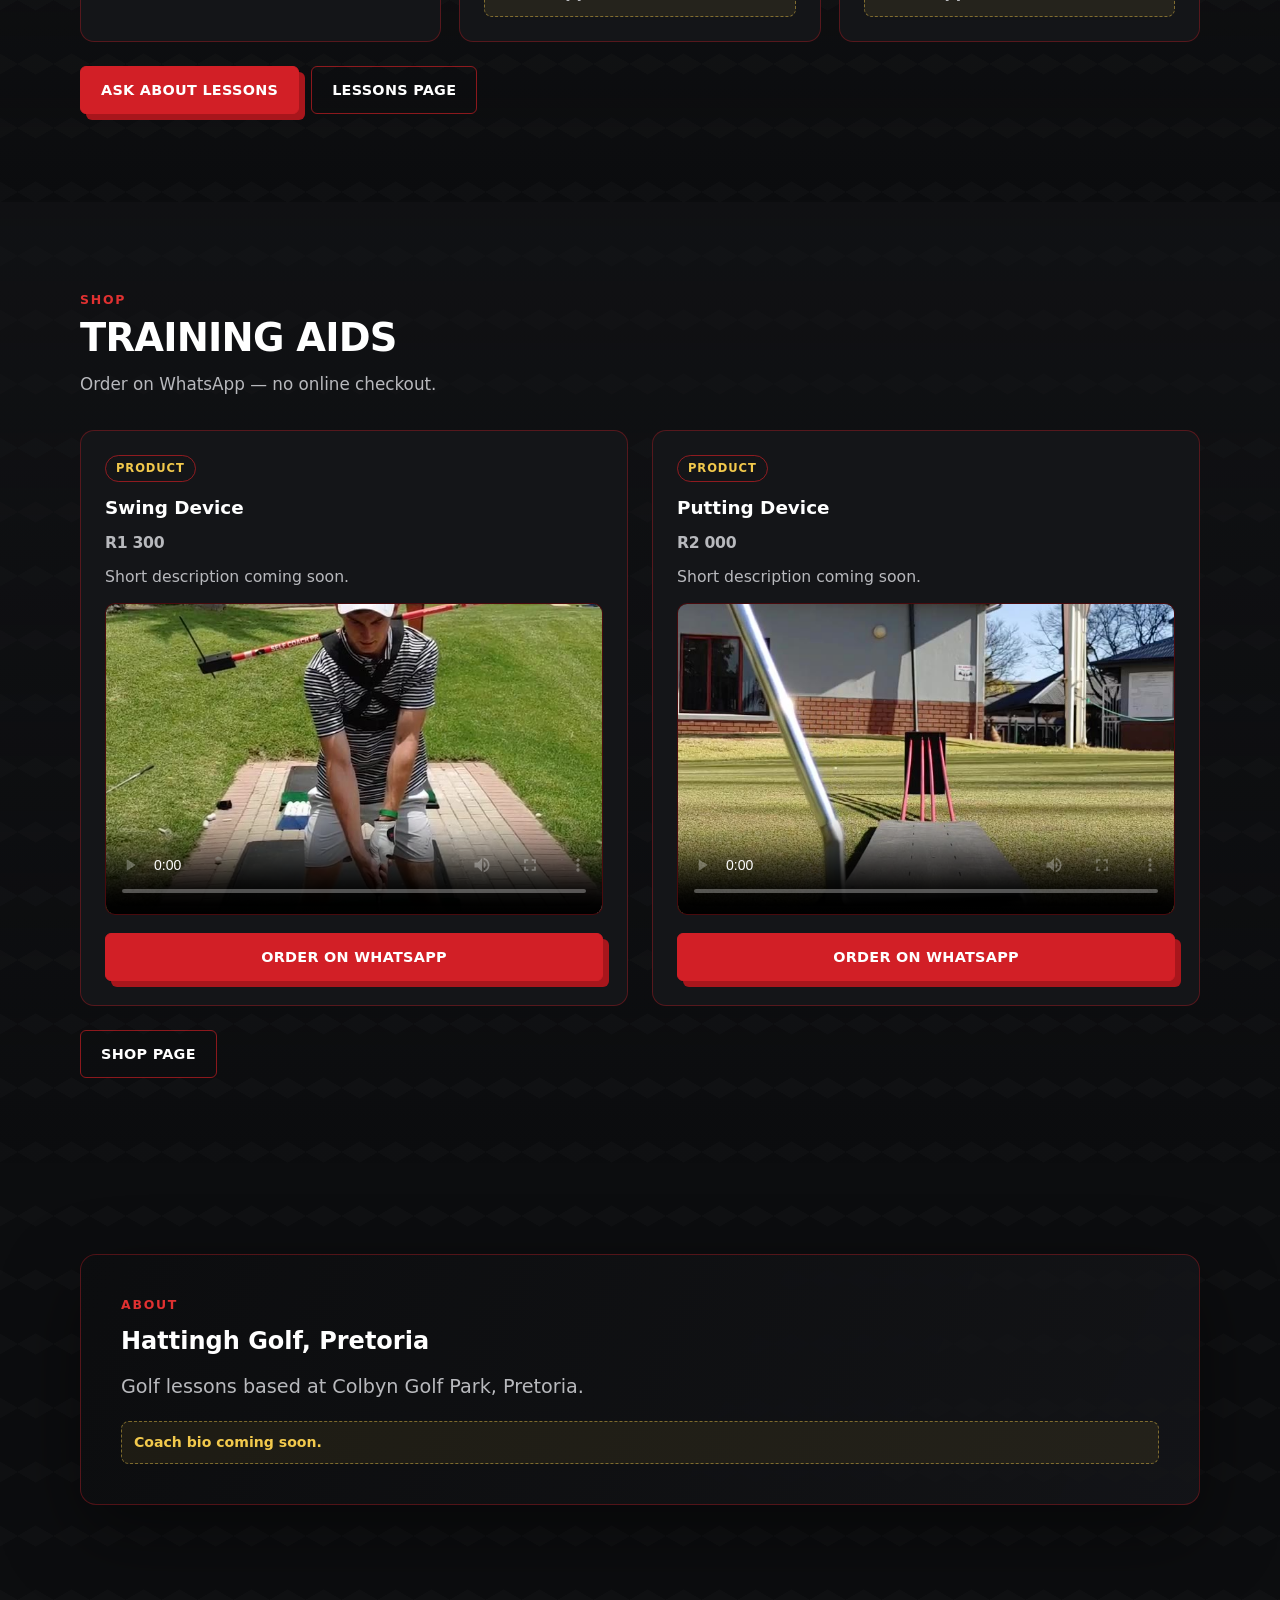
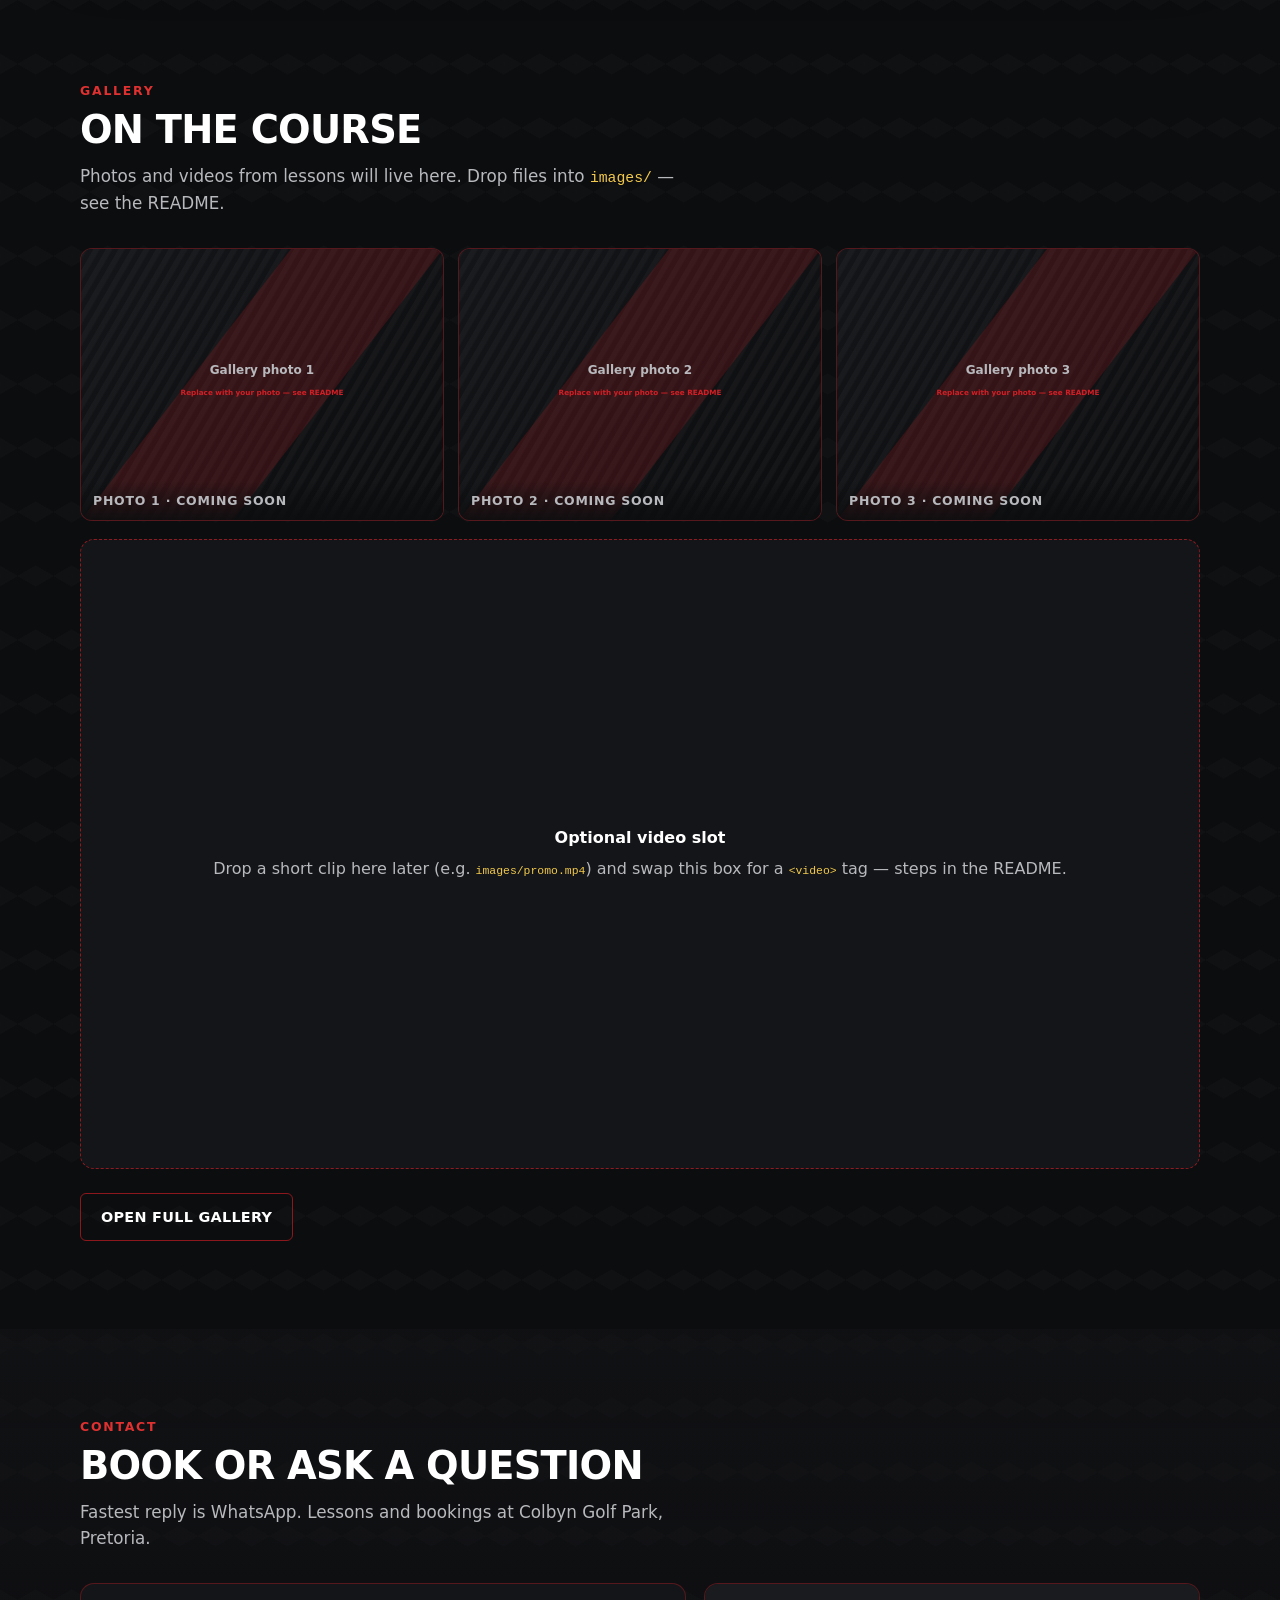
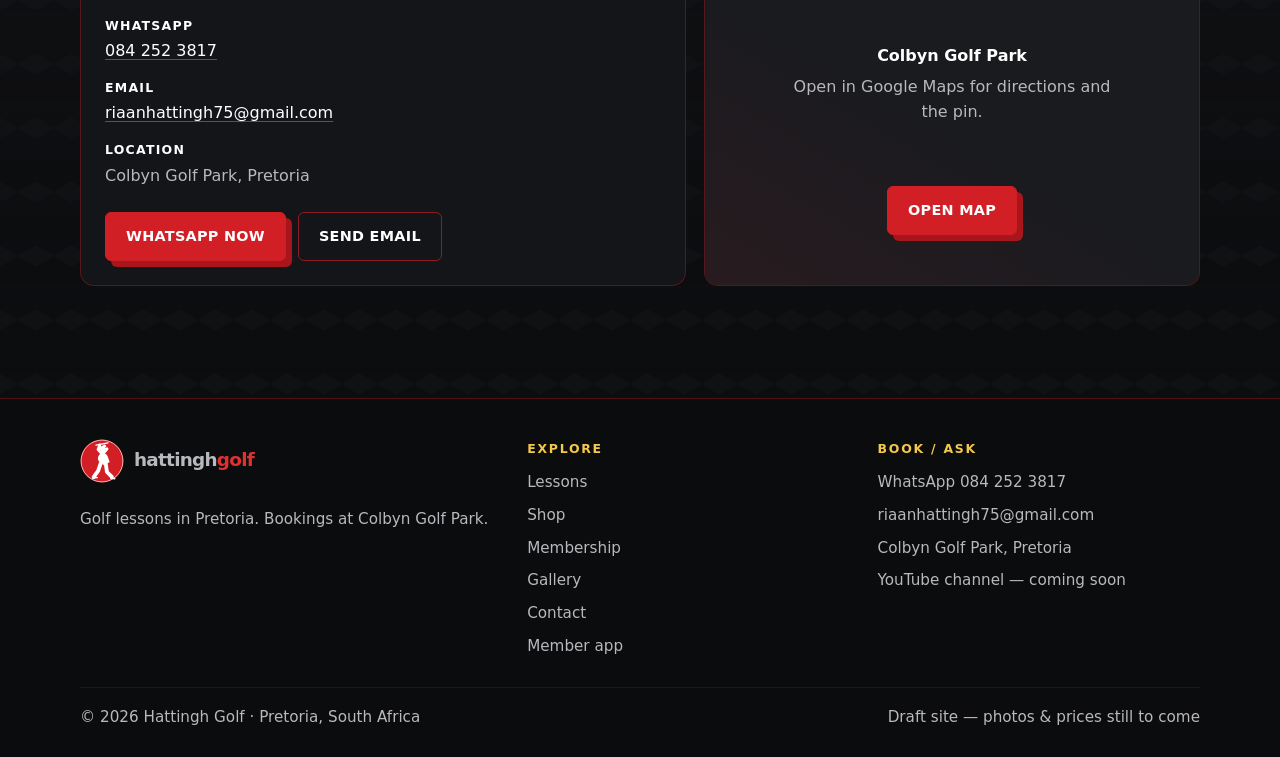
==== commit fbc44733: "Remove golf days from site for now; update home page wording" ====
--- a/index.html
+++ b/index.html
@@ -3,8 +3,8 @@
 <head>
 <meta charset="UTF-8">
 <meta name="viewport" content="width=device-width, initial-scale=1">
-<title>Hattingh Golf | Lessons &amp; Golf Days in Pretoria</title>
-<meta name="description" content="Golf lessons and golf days with Hattingh Golf at Colbyn Golf Park, Pretoria. Book on WhatsApp 084 252 3817.">
+<title>Hattingh Golf | Golf Lessons in Pretoria</title>
+<meta name="description" content="Golf lessons with Hattingh Golf at Colbyn Golf Park, Pretoria. Book on WhatsApp 084 252 3817.">
 <meta name="theme-color" content="#0c0d0f">
 <meta name="robots" content="index,follow">
 <link rel="canonical" href="https://www.hattinghgolf.com/">
@@ -14,14 +14,14 @@
 <meta property="og:type" content="website">
 <meta property="og:locale" content="en_ZA">
 <meta property="og:site_name" content="Hattingh Golf">
-<meta property="og:title" content="Hattingh Golf | Lessons &amp; Golf Days in Pretoria">
-<meta property="og:description" content="Golf lessons and golf days with Hattingh Golf at Colbyn Golf Park, Pretoria. Book on WhatsApp 084 252 3817.">
+<meta property="og:title" content="Hattingh Golf | Golf Lessons in Pretoria">
+<meta property="og:description" content="Golf lessons with Hattingh Golf at Colbyn Golf Park, Pretoria. Book on WhatsApp 084 252 3817.">
 <meta property="og:url" content="https://www.hattinghgolf.com/">
 <meta property="og:image" content="https://www.hattinghgolf.com/images/og-image.svg">
 <meta property="og:image:alt" content="Hattingh Golf — Pretoria">
 <meta name="twitter:card" content="summary_large_image">
-<meta name="twitter:title" content="Hattingh Golf | Lessons &amp; Golf Days in Pretoria">
-<meta name="twitter:description" content="Golf lessons and golf days with Hattingh Golf at Colbyn Golf Park, Pretoria. Book on WhatsApp 084 252 3817.">
+<meta name="twitter:title" content="Hattingh Golf | Golf Lessons in Pretoria">
+<meta name="twitter:description" content="Golf lessons with Hattingh Golf at Colbyn Golf Park, Pretoria. Book on WhatsApp 084 252 3817.">
 <meta name="twitter:image" content="https://www.hattinghgolf.com/images/og-image.svg">
 <link rel="stylesheet" href="css/styles.css">
 <script type="application/ld+json">
@@ -35,7 +35,7 @@
   "logo": "https://www.hattinghgolf.com/images/logo.svg",
   "email": "riaanhattingh75@gmail.com",
   "telephone": "+27842523817",
-  "description": "Golf lessons and golf day organising in Pretoria. Lessons and bookings at Colbyn Golf Park.",
+  "description": "Golf lessons in Pretoria. Lessons and bookings at Colbyn Golf Park.",
   "address": {
     "@type": "PostalAddress",
     "addressLocality": "Pretoria",
@@ -87,7 +87,6 @@
     <nav id="site-nav" class="nav" aria-label="Primary">
       <a href="./" aria-current="page">Home</a>
       <a href="lessons/">Lessons</a>
-      <a href="golf-days/">Golf days</a>
       <a href="shop/">Shop</a>
       <a class="nav-membership" href="membership/">Membership</a>
       <a href="gallery/">Gallery</a>
@@ -100,13 +99,12 @@
     <div class="container hero-grid">
       <div>
         <p class="eyebrow">Colbyn Golf Park · Pretoria</p>
-        <h1>Better swings.<br><span class="red">Better days out.</span></h1>
-        <p class="lead">Hattingh Golf offers golf lessons and organised golf days in Pretoria.
-        Bookings and lessons at <strong>Colbyn Golf Park</strong>. Ask on WhatsApp — we’ll get you on the tee.</p>
+        <h1>Better swings.<br><span class="red">Better golf.</span></h1>
+        <p class="lead">Hattingh Golf offers golf lessons in Pretoria.
+        Bookings and lessons at <strong>Colbyn Golf Park</strong>. Ask on WhatsApp.</p>
         <div class="hero-actions">
           <a class="btn btn-primary" href="https://wa.me/27842523817">Book a lesson on WhatsApp</a>
           <a class="btn btn-gold" href="membership/">Membership</a>
-          <a class="btn btn-ghost" href="golf-days/">See golf days</a>
         </div>
         <div class="hero-meta">
           <div><strong>Lessons</strong>Colbyn Golf Park, Pretoria</div>
@@ -174,23 +172,6 @@
     </div>
   </section>
 
-  <section id="golf-days" class="section" aria-labelledby="golf-days-heading">
-    <div class="container grid-2">
-      <div>
-        <span class="kicker">Golf days</span>
-        <h2 id="golf-days-heading">Organised golf days</h2>
-        <p class="lead" style="margin-top:12px">Browse days, register and manage memberships in the Hattingh Golf app.</p>
-        <div class="hero-actions mt-24">
-          <a class="btn btn-gold" href="https://hattingh-golf.onrender.com" rel="noopener">Open the golf days app</a>
-          <a class="btn btn-ghost" href="golf-days/">How golf days work</a>
-        </div>
-      </div>
-      <div class="media-card">
-        <img src="images/golf-days-placeholder.svg" width="1200" height="800" alt="Placeholder for a golf day photo">
-        <span class="media-badge">Photo coming soon</span>
-      </div>
-    </div>
-  </section>
 
   <section id="shop" class="section section-alt" aria-labelledby="shop-heading">
     <div class="container">
@@ -238,7 +219,7 @@
       <div class="about-panel">
         <span class="kicker">About</span>
         <h2 id="about-heading">Hattingh Golf, Pretoria</h2>
-        <p class="lead" style="margin-top:12px">Golf lessons and golf days based at Colbyn Golf Park, Pretoria.</p>
+        <p class="lead" style="margin-top:12px">Golf lessons based at Colbyn Golf Park, Pretoria.</p>
         <p class="placeholder-note mt-18">Coach bio coming soon.</p>
       </div>
     </div>
@@ -249,7 +230,7 @@
       <div class="section-head">
         <span class="kicker">Gallery</span>
         <h2 id="gallery-heading">On the course</h2>
-        <p>Photos and videos from lessons and golf days will live here. Drop files into <code>images/</code> — see the README.</p>
+        <p>Photos and videos from lessons will live here. Drop files into <code>images/</code> — see the README.</p>
       </div>
       <div class="gallery-grid">
         <figure class="gallery-item">
@@ -288,7 +269,6 @@
             <li><strong>WhatsApp</strong><a href="https://wa.me/27842523817">084 252 3817</a></li>
             <li><strong>Email</strong><a href="mailto:riaanhattingh75@gmail.com">riaanhattingh75@gmail.com</a></li>
             <li><strong>Location</strong>Colbyn Golf Park, Pretoria</li>
-            <li><strong>Golf days app</strong><a href="https://hattingh-golf.onrender.com" rel="noopener">hattingh-golf.onrender.com</a></li>
           </ul>
           <div class="hero-actions mt-24">
             <a class="btn btn-primary" href="https://wa.me/27842523817">WhatsApp now</a>
@@ -323,13 +303,12 @@
       </svg>
           <span class="wordmark"><span>hattingh</span><span class="red">golf</span></span>
         </a>
-        <p class="mt-18">Golf lessons and golf days in Pretoria. Bookings at Colbyn Golf Park.</p>
+        <p class="mt-18">Golf lessons in Pretoria. Bookings at Colbyn Golf Park.</p>
       </div>
       <div>
         <h2>Explore</h2>
         <ul class="footer-links">
           <li><a href="lessons/">Lessons</a></li>
-          <li><a href="golf-days/">Golf days</a></li>
           <li><a href="shop/">Shop</a></li>
           <li><a href="membership/">Membership</a></li>
           <li><a href="gallery/">Gallery</a></li>
